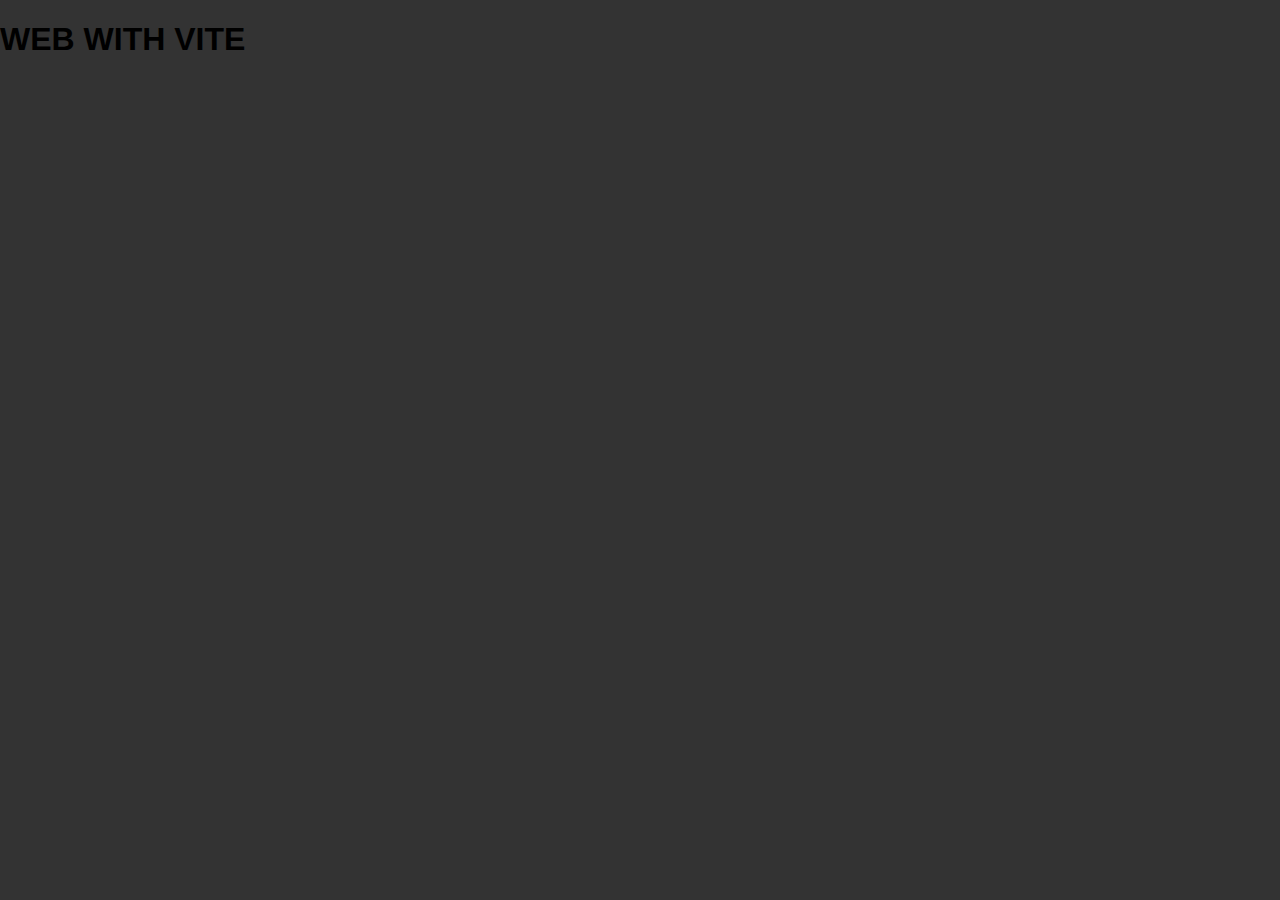
==== src/index.html @ 28b3927c "Initial commit" ====
<!doctype html>
<html lang="en">
	<head>
		<meta charset="UTF-8" />
		<link rel="icon" type="image/svg+xml" href="/assets/images/vite.svg" />
		<meta name="viewport" content="width=device-width, initial-scale=1.0" />
		<link rel="stylesheet" href="css/base/normalize.css" />
		<link rel="stylesheet" href="css/base/base.css" />
		<link rel="stylesheet" href="css/styles.css" />
		<title>Vite App</title>
	</head>
	<body>
		<h1>WEB WITH VITE</h1>
		<!-- <img src="./assets/images/cute-cat.webp" alt="" /> -->
		<script type="module" src="./js/index.js"></script>
	</body>
</html>
---- src/css/base/base.css ----
*,
*::after,
*::before {
	box-sizing: border-box;
}

img {
	max-width: 100%;
	display: block;
}

ul {
	list-style: none;
	padding-left: 0;
	margin-top: 0;
	margin-bottom: 0;
}

a {
	text-decoration: none;
	color: inherit;
}
---- src/css/styles.css ----
body {
	margin: 0;
	font-family: sans-serif;
	background-color: #333;
	/* background-image: url(../assets/images/sleep-cat.jpeg); */
}
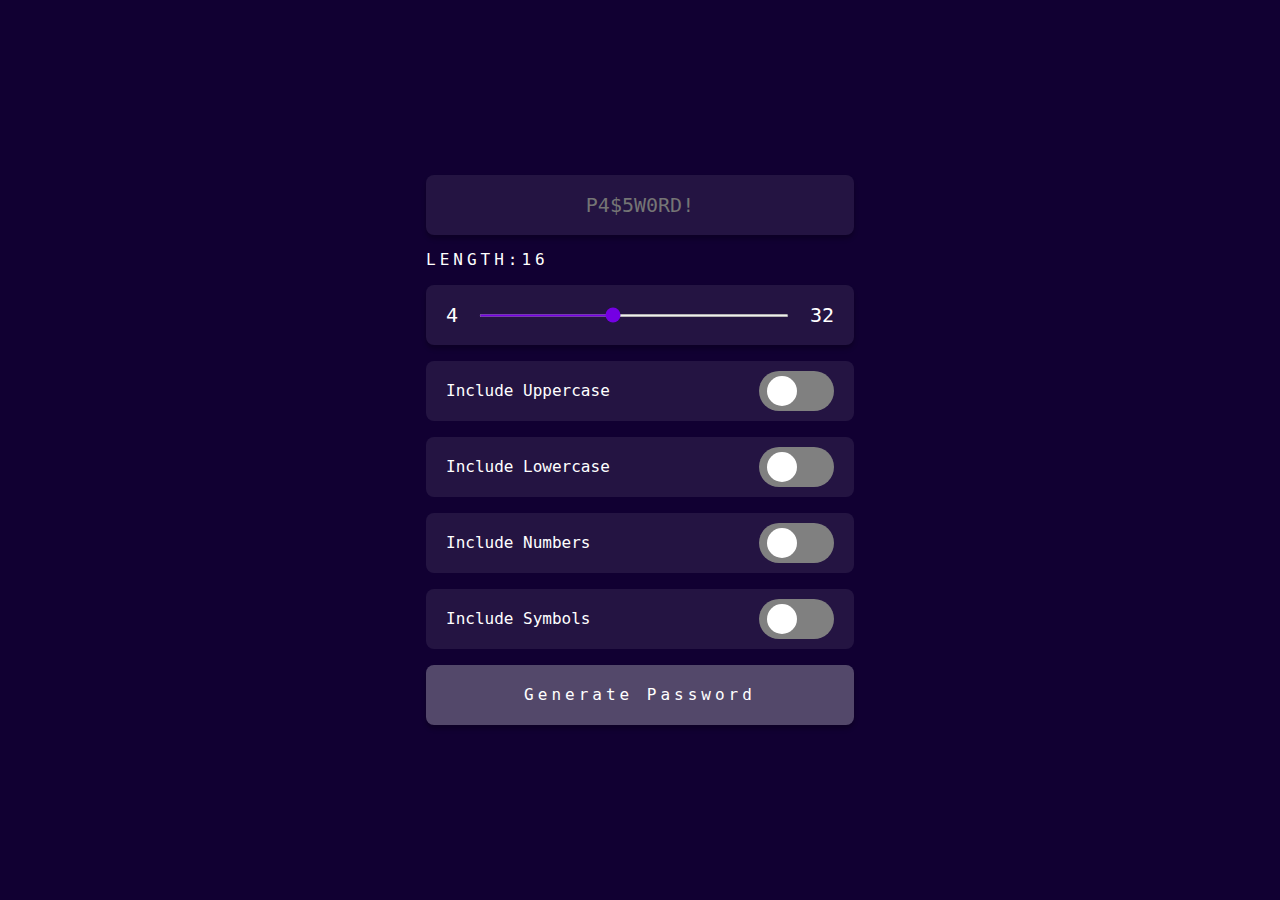
==== commit 1e787464: "Finished" ====
--- a/src/index.html
+++ b/src/index.html
@@ -10,8 +10,58 @@
 		<title>Vite App</title>
 	</head>
 	<body>
-		<h1>WEB WITH VITE</h1>
-		<!-- <img src="./assets/images/cute-cat.webp" alt="" /> -->
+		<div class="password-generator">
+			<input
+				type="text"
+				class="password"
+				id="password"
+				placeholder="P4$5W0RD!"
+				readonly
+			/>
+			<div>
+				<label for="range" id="password-length" class="range-label"
+					>LENGTH:16</label
+				>
+			</div>
+			<div class="range-container">
+				<span>4</span>
+				<input
+					id="range"
+					type="range"
+					class="range-input"
+					min="4"
+					max="32"
+					step="1"
+					value="16"
+				/>
+				<span>32</span>
+			</div>
+			<div id="options" class="options-container">
+				<div class="input-field">
+					<span class="option-text">Include Uppercase</span>
+					<input type="checkbox" id="uppercase" class="input-checkbox" />
+					<label for="uppercase" class="option-label" />
+				</div>
+				<div class="input-field">
+					<span class="option-text">Include Lowercase</span>
+					<input type="checkbox" id="lowercase" class="input-checkbox" />
+					<label for="lowercase" class="option-label" />
+				</div>
+				<div class="input-field">
+					<span class="toogle">Include Numbers</span>
+					<input type="checkbox" id="numbers" class="input-checkbox" />
+					<label for="numbers" class="option-label" />
+				</div>
+				<div class="input-field">
+					<span class="toogle">Include Symbols</span>
+					<input type="checkbox" id="symbols" class="input-checkbox" />
+					<label for="symbols" class="option-label" />
+				</div>
+			</div>
+			<button id="button-generate" class="button" disabled>
+				Generate Password
+			</button>
+		</div>
 		<script type="module" src="./js/index.js"></script>
 	</body>
 </html>
--- a/src/css/styles.css
+++ b/src/css/styles.css
@@ -1,6 +1,151 @@
+:root {
+	--body-bg-color: #110032;
+	--primary-color: #241442;
+	--primary-shadow: rgb(0 0 0 / 0.25);
+	--secondary-color: #7400e4;
+	--accent-color: #7400e4;
+	--gradient-color: linear-gradient(to right, #7944e7, #8300ab);
+	--cta-color: #a200d4;
+	--text-color: #fff;
+}
+
 body {
+	display: flex;
+	align-items: center;
+	justify-content: center;
 	margin: 0;
-	font-family: sans-serif;
-	background-color: #333;
-	/* background-image: url(../assets/images/sleep-cat.jpeg); */
+	min-height: 100vh;
+	color: var(--text-color);
+	background-color: var(--body-bg-color);
+	font-family: 'DM Mono', monospace;
+	user-select: none;
 }
+
+.password-generator {
+	padding: 2.25rem;
+	width: 95%;
+	max-width: 500px;
+	margin-left: auto;
+	margin-right: auto;
+}
+
+@media screen and (min-width: 768px) {
+	.password-generator {
+		width: 75%;
+	}
+}
+
+.password {
+	height: 60px;
+	width: 100%;
+	margin-bottom: 1rem;
+	border: none;
+	outline: none;
+	border-radius: 0.5rem;
+	color: inherit;
+	background-color: var(--primary-color);
+	box-shadow: 0 4px 4px var(--primary-shadow);
+	text-align: center;
+	font-size: 0.9rem;
+	font-family: inherit;
+}
+
+@media screen and (min-width: 768px) {
+	.password {
+		font-size: 1.25rem;
+	}
+}
+
+.range-container {
+	display: flex;
+	align-items: center;
+	justify-content: space-between;
+	height: 60px;
+	width: 100%;
+	padding: 1.25rem;
+	background-color: var(--primary-color);
+	box-shadow: 0 4px 4px var(--primary-shadow);
+	border-radius: 0.5rem;
+	font-size: 1.25rem;
+	margin-bottom: 1rem;
+}
+
+.range-label {
+	display: block;
+	letter-spacing: 4px;
+	margin-bottom: 1rem;
+}
+
+.range-input {
+	height: 3px;
+	width: 80%;
+	accent-color: var(--accent-color);
+}
+
+.input-field {
+	display: flex;
+	justify-content: space-between;
+	align-items: center;
+	height: 60px;
+	margin-bottom: 1rem;
+	padding: 20px;
+	border-radius: 0.5rem;
+	background-color: #241442;
+}
+
+.input-checkbox {
+	display: none;
+}
+
+.option-label {
+	position: relative;
+	display: flex;
+	align-items: center;
+	width: 75px;
+	height: 40px;
+	border-radius: 2rem;
+	background-color: grey;
+	transition: background-color 0.3s;
+}
+
+.option-label::after {
+	content: '';
+	position: absolute;
+	left: 8px;
+	width: 30px;
+	height: 30px;
+	border-radius: 50%;
+	background-color: #fff;
+	transition: transform 0.3s;
+}
+
+.input-checkbox:checked + .option-label {
+	background-color: #7400e4;
+}
+
+.input-checkbox:checked + .option-label::after {
+	transform: translateX(100%);
+}
+
+.button {
+	height: 60px;
+	width: 100%;
+	border: none;
+	color: inherit;
+	background-image: var(--gradient-color);
+	box-shadow: 0 4px 4px var(--primary-shadow);
+	border-radius: 0.5rem;
+	font-size: 1rem;
+	letter-spacing: 4px;
+	cursor: pointer;
+	transition: transform 0.2s;
+}
+
+.button:not(:disabled):hover {
+	transform: scale(0.95);
+}
+
+.button:disabled {
+	background-image: none;
+	cursor: not-allowed;
+}
